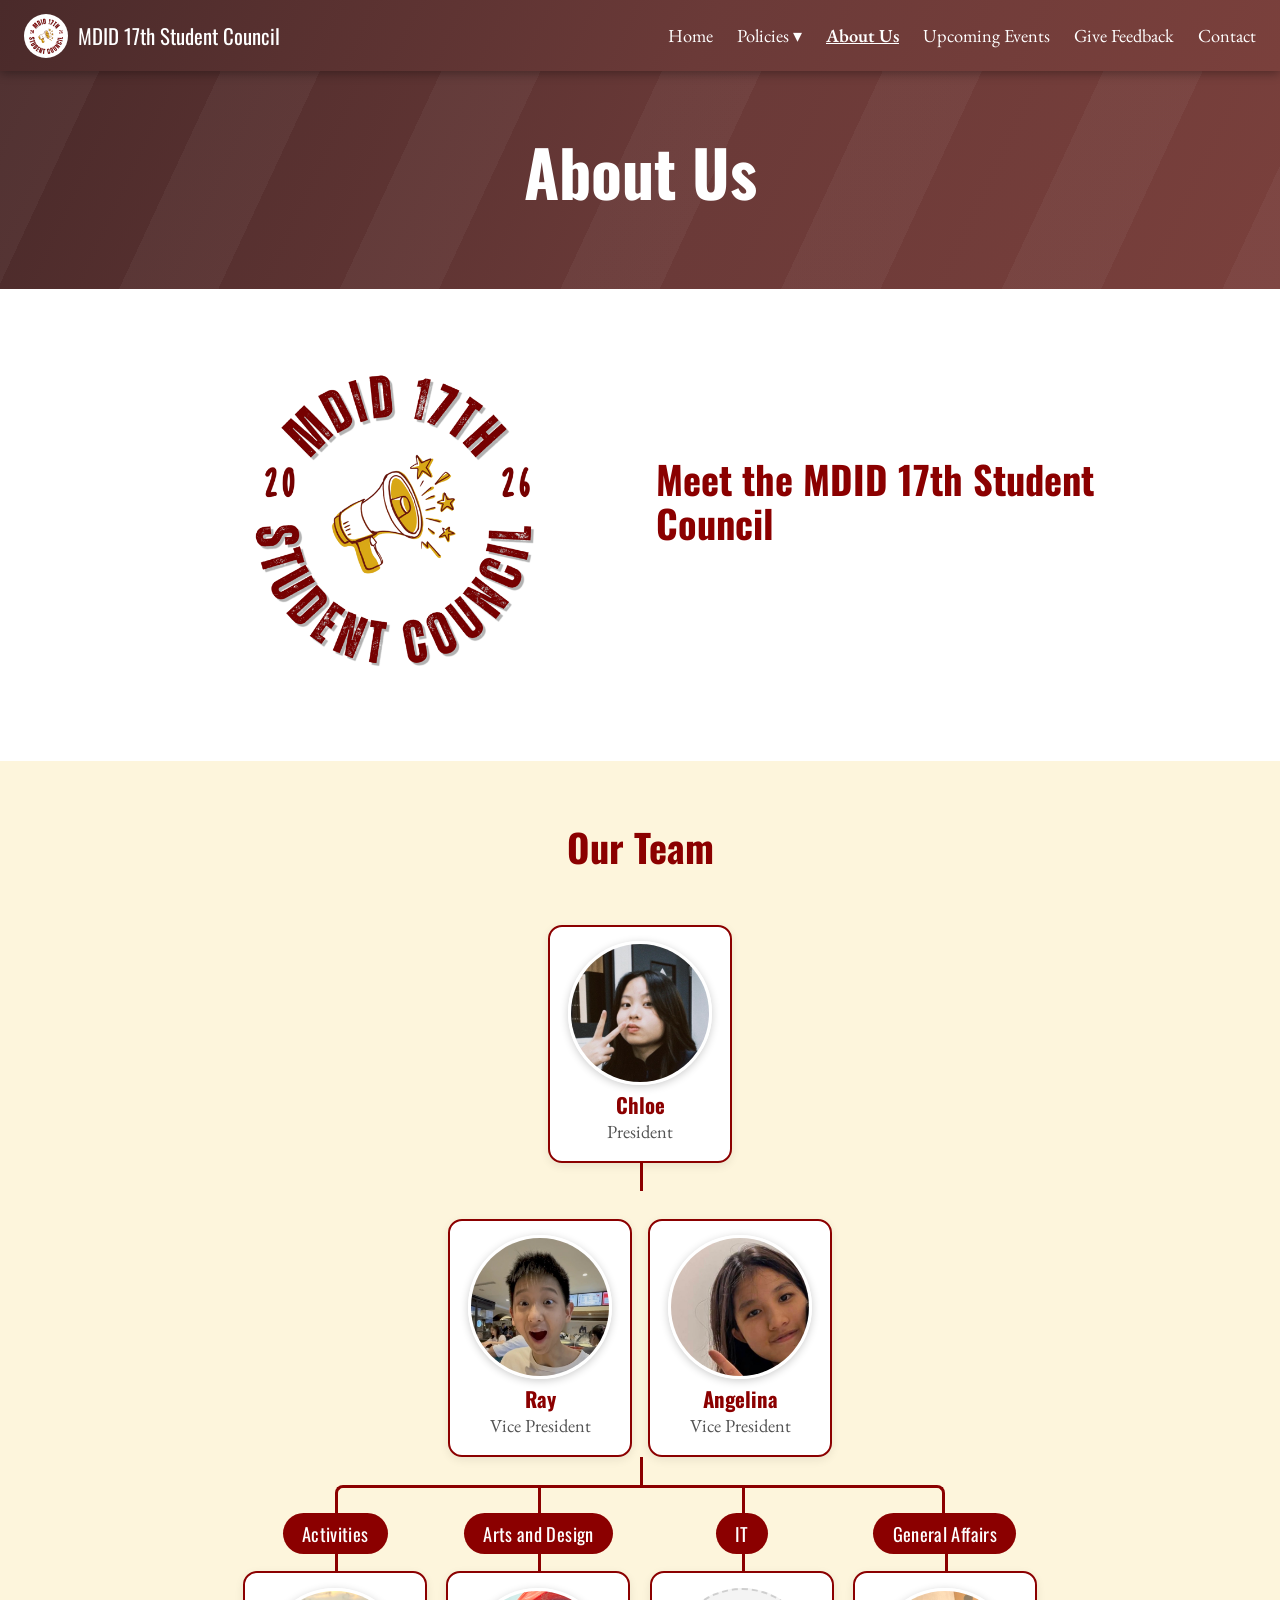
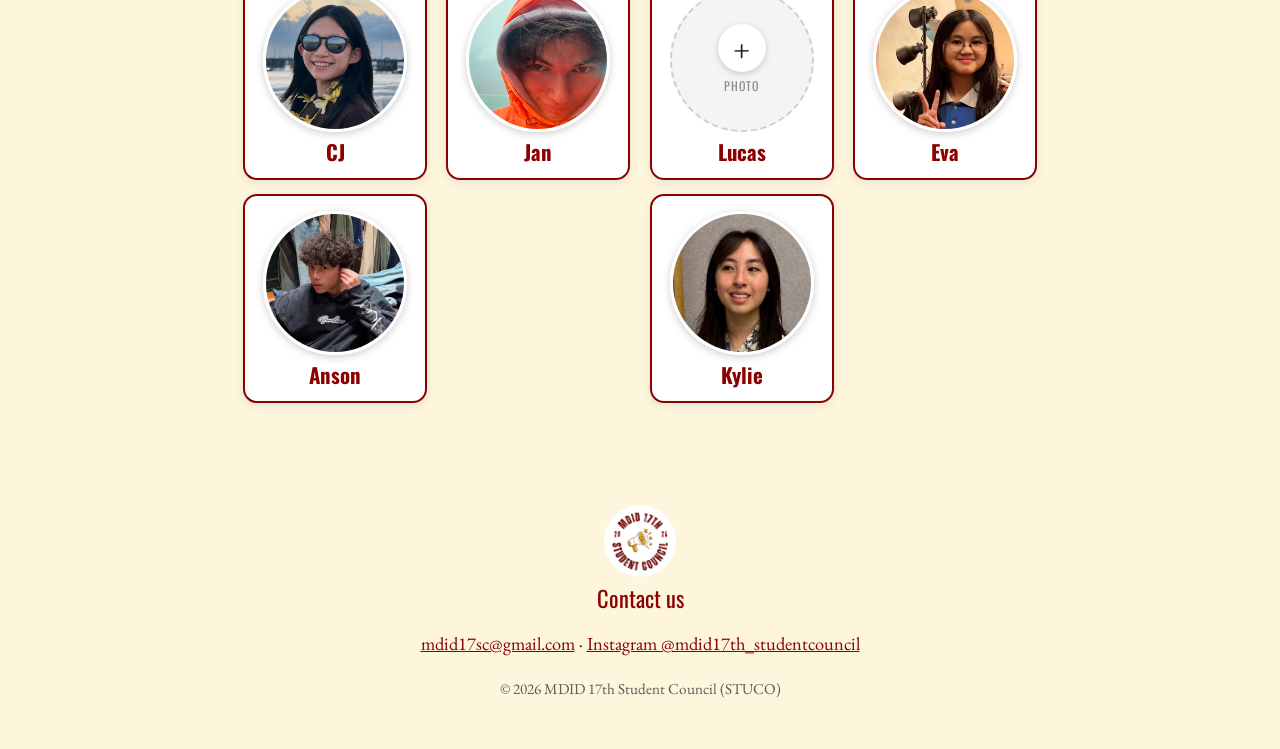
==== about.html @ ed422377 "Remove hover-to-enlarge from photos Co-Authored-By: Claude Sonnet 5.5 <noreply@anthropic.com>" ====
<!doctype html>
<html lang="en">
<head>
  <meta charset="utf-8">
  <meta name="viewport" content="width=device-width, initial-scale=1">
  <link rel="icon" type="image/png" href="images/logo.png">
  <title>About Us | MDID 17th Student Council</title>
  <meta name="description" content="Website of the MDID 17th Student Council (STUCO).">
  <link rel="preconnect" href="https://fonts.googleapis.com">
  <link href="https://fonts.googleapis.com/css2?family=EB+Garamond:wght@400;600&family=Oswald:wght@500;700&display=swap" rel="stylesheet">
  <link rel="stylesheet" href="css/style.css?v=40">
</head>
<body>
  <header class="site-header">
    <nav>
      <a class="brand" href="index.html"><img class="brand-logo" src="images/logo.png" alt="" width="44" height="44"><span>MDID 17th Student Council</span></a>
      <div class="links">
        <a href="index.html">Home</a>
        <div class="dropdown">
          <a href="policies.html">Policies &#9662;</a>
          <div class="menu">
            <a href="school-spirit.html">1. School Spirit</a>
            <a href="facilities-environment.html">2. Facilities &amp; Environment</a>
            <a href="student-enrichment.html">3. Student Enrichment</a>
            <a href="feedback-systems.html">4. Feedback Systems</a>
            <a href="activities-events.html">5. Activities &amp; Events</a>
          </div>
        </div>
        <a href="about.html" aria-current="page">About Us</a>
        <a href="events.html">Upcoming Events</a>
        <a href="feedback.html">Give Feedback</a>
        <a href="contact.html">Contact</a>
      </div>
    </nav>
    <div class="hero"><h1>About Us</h1></div>
  </header>
  <main>
    <section class="wrap"><div class="split"><img class="logo-feature" src="images/logo.png" alt="MDID 17th Student Council 2026 logo"><div><h2>Meet the MDID 17th Student Council</h2></div></div></section>
    <section class="band-section"><h2 class="center">Our Team</h2><div class="wrap wide"><div class="tree-wrap"><div class="tree"><ul><li><div class="node"><img class="photo-round" src="images/team-chloe.jpg" alt="Chloe, President" loading="lazy"><h3>Chloe</h3><p class="role">President</p></div><ul><li><div class="node-row"><div class="node"><img class="photo-round" src="images/team-ray.jpg" alt="Ray, Vice President" loading="lazy"><h3>Ray</h3><p class="role">Vice President</p></div><div class="node"><img class="photo-round" src="images/team-angelina.jpg" alt="Angelina, Vice President" loading="lazy"><h3>Angelina</h3><p class="role">Vice President</p></div></div><ul><li><div class="dept">Activities</div><ul class="members"><li><div class="node"><img class="photo-round" src="images/team-cj.jpg" alt="CJ, Activities" loading="lazy"><h3>CJ</h3></div></li><li><div class="node"><img class="photo-round" src="images/team-anson.jpg" alt="Anson, Activities" loading="lazy"><h3>Anson</h3></div></li></ul></li><li><div class="dept">Arts and Design</div><ul class="members"><li><div class="node"><img class="photo-round" src="images/team-jan.jpg" alt="Jan, Arts and Design" loading="lazy"><h3>Jan</h3></div></li></ul></li><li><div class="dept">IT</div><ul class="members"><li><div class="node"><div class="img-ph round" role="img" aria-label="Photo placeholder"><span>+</span><small>Photo</small></div><h3>Lucas</h3></div></li><li><div class="node"><img class="photo-round" src="images/team-kylie.jpg" alt="Kylie, IT" loading="lazy"><h3>Kylie</h3></div></li></ul></li><li><div class="dept">General Affairs</div><ul class="members"><li><div class="node"><img class="photo-round" src="images/team-eva.jpg" alt="Eva, General Affairs" loading="lazy"><h3>Eva</h3></div></li></ul></li></ul></li></ul></li></ul></div></div></div></section>
  </main>
  <footer>
    <img class="footer-logo" src="images/logo.png" alt="MDID 17th Student Council logo" width="72" height="72">
    <p class="footer-title">Contact us</p>
    <p><a href="mailto:mdid17sc@gmail.com">mdid17sc@gmail.com</a> · <a href="https://www.instagram.com/mdid17th_studentcouncil/" target="_blank" rel="noopener">Instagram @mdid17th_studentcouncil</a></p>
    <p class="copy">&copy; 2026 MDID 17th Student Council (STUCO)</p>
  </footer>
  <script src="js/main.js?v=40"></script>
</body>
</html>
---- css/style.css ----
:root { --maroon: #8b0000; --maroon-dark: #4a2a2a; --maroon-mid: #6b3a38; --cream: #fdf5dc; --ink: #1a1a1a; --bg: #fff; }
* { box-sizing: border-box; }
html { scroll-behavior: smooth; }
body { margin: 0; font-family: 'EB Garamond', Georgia, serif; font-size: 1.15rem; color: var(--ink); background: var(--bg); line-height: 1.6; }
h1, h2, h3, .brand, .footer-title { font-family: 'Oswald', sans-serif; line-height: 1.15; }
a { color: var(--maroon); }

.banner { display: flex; align-items: center; justify-content: center; gap: 1rem; padding: .6rem 1rem; background: #f2c14e; color: #2b1b00; text-align: center; }
.banner[hidden] { display: none; }
.banner p { margin: 0; }
.banner a { color: #2b1b00; font-weight: 700; }
.banner-close { background: none; border: 0; color: inherit; font-size: 1.5rem; line-height: 1; cursor: pointer; }

.site-header { display: contents; color: #fff; }
.site-header nav { position: sticky; top: 0; z-index: 100; display: flex; flex-wrap: wrap; align-items: center; gap: .5rem 1.5rem; padding: .85rem 1.5rem; background: linear-gradient(115deg, var(--maroon-dark) 0%, var(--maroon-mid) 55%, #7a403c 100%); box-shadow: 0 2px 10px rgba(0,0,0,.35); }
.brand { color: #fff; text-decoration: none; font-size: 1.3rem; margin-right: auto; }
.links { display: flex; flex-wrap: wrap; gap: .25rem 1.5rem; align-items: center; }
.site-header nav a { color: #fff; text-decoration: none; }
.site-header nav a:hover, .site-header nav a[aria-current] { text-decoration: underline; font-weight: 600; }
.dropdown { position: relative; }
.menu { display: none; position: absolute; top: 100%; left: 0; z-index: 10; min-width: 15rem; padding: .5rem 0; background: var(--maroon-dark); border-radius: 6px; box-shadow: 0 6px 18px rgba(0,0,0,.3); }
.menu a { display: block; padding: .4rem 1rem; }
.dropdown:hover .menu, .dropdown:focus-within .menu { display: block; }
.hero { padding: 4rem 1.5rem 5rem; text-align: center; }
.hero h1 { margin: 0 auto; max-width: 14ch; font-size: clamp(2.2rem, 7vw, 4rem); font-weight: 700; }

.wrap { max-width: 1000px; margin: 0 auto; padding: 1.5rem; }
.center { text-align: center; }
.lead { font-size: 1.25rem; }
h2 { color: var(--maroon); font-size: clamp(1.7rem, 4vw, 2.4rem); }
.band, .band-section { background: var(--cream); }
.band { text-align: center; padding: 1.5rem 1rem; margin: 0 0 1rem; }
.band-section { padding: 2rem 1.5rem; margin-top: 1rem; }
.cards { list-style: none; margin: 1.5rem 0; padding: 0; display: grid; gap: 1.5rem; grid-template-columns: repeat(auto-fit, minmax(220px, 1fr)); }
.card { text-align: center; padding: 1rem; }
.card h3 { color: var(--maroon); font-size: 1.5rem; margin: 0 0 .5rem; }
.card p { margin: 0; }
.pillar .num { display: block; font-family: 'Oswald', sans-serif; font-size: 2.2rem; color: var(--maroon); }
.button { display: inline-block; padding: .7rem 2rem; background: var(--maroon); color: #fff; border-radius: 4px; text-decoration: none; }
.button:hover { filter: brightness(1.15); }

footer { background: var(--cream); text-align: center; padding: 2rem 1.5rem; margin-top: 2rem; }
.footer-title { color: var(--maroon); font-size: 1.4rem; margin: 0 0 .25rem; }
.copy { opacity: .7; font-size: .95rem; }
@media (max-width: 600px) { .brand { width: 100%; } }
.cards-2 { grid-template-columns: repeat(2, 1fr); max-width: 760px; margin-left: auto; margin-right: auto; }
.card-wide { grid-column: 1 / -1; }
.card-wide .img-ph { aspect-ratio: 16 / 7; }
@media (max-width: 600px) { .cards-2 { grid-template-columns: 1fr; } }
.contact-list .card { background: var(--cream); padding: 1.75rem 1rem; }
.contact-list .card h3 { font-size: 1.8rem; }
.contact-list .card p { font-size: 1.25rem; overflow-wrap: anywhere; }
.more-events { text-align: center; margin: 2.5rem 0 1rem; padding-top: 2rem; border-top: 1px solid color-mix(in srgb, var(--ink) 15%, transparent); }
.more-events p { max-width: 560px; margin: 0 auto 1rem; opacity: .8; }
.pager { display: grid; grid-template-columns: 1fr auto 1fr; align-items: center; gap: 1rem; margin-top: 2rem; }
.pager > :first-child { justify-self: start; }
.pager > :last-child { justify-self: end; }
.pager > :nth-child(2) { text-align: center; }
.pillar h3 a { text-decoration: none; }
.pillar h3 a:hover { text-decoration: underline; }

/* Placeholders: swap each .img-ph for an <img> and each .text-ph for real text */
.img-ph { display: flex; flex-direction: column; align-items: center; justify-content: center; gap: .25rem; aspect-ratio: 4 / 3; width: 100%; background: #f4f4f4; border: 2px dashed #cfcfcf; border-radius: 10px; color: #8a8a8a; }
.img-ph span { display: grid; place-items: center; width: 3rem; height: 3rem; border-radius: 50%; background: #fff; box-shadow: 0 2px 6px rgba(0,0,0,.18); font-size: 1.8rem; line-height: 1; color: #222; }
.img-ph small { font-family: 'Oswald', sans-serif; letter-spacing: .08em; text-transform: uppercase; font-size: .75rem; }
.img-ph.round { aspect-ratio: 1; width: 9rem; margin: 0 auto; border-radius: 50%; }
img { max-width: 100%; height: auto; }
.text-ph { padding: 1rem 1.25rem; border: 2px dashed #e0cfa3; background: #fffdf5; border-radius: 10px; color: #7a6a40; text-align: left; }
.text-ph p { margin: 0 0 .5rem; }
.text-ph p:last-child { margin: 0; }
.split { display: grid; grid-template-columns: 1fr 1fr; gap: 2rem; align-items: center; margin: 1.5rem 0; }
.split.flip > :first-child { order: 2; }
.split h2 { margin-top: 0; }
.narrow { max-width: 560px; margin: 0 auto; }
.card { background: #fff; border-radius: 12px; padding: 1rem; transition: transform .15s, box-shadow .15s; }
.cards .card .img-ph { margin-bottom: .9rem; }
.card:hover { transform: translateY(-3px); box-shadow: 0 8px 20px rgba(139,0,0,.15); }
.team { grid-template-columns: repeat(auto-fit, minmax(170px, 1fr)); }
.member { text-align: center; }
.role { opacity: .75; margin: 0; }
.band-section .card { box-shadow: 0 2px 8px rgba(0,0,0,.07); }
.hero { color: #fff; background-image: repeating-linear-gradient(115deg, rgba(255,255,255,.04) 0 90px, transparent 90px 200px), linear-gradient(115deg, var(--maroon-dark) 0%, var(--maroon-mid) 55%, #7a403c 100%); }
@media (max-width: 700px) { .split { grid-template-columns: 1fr; } .split.flip > :first-child { order: 0; } }
.button-lg { font-family: "Oswald", sans-serif; font-size: 1.6rem; padding: .6rem 1.6rem; margin-bottom: 1rem; }

/* Homepage pillars: two rows, 1-2-3 on top, 4-5 centered below */
@media (min-width: 700px) {
  .w-shape { grid-template-columns: repeat(6, 1fr); align-items: start; }
  .w-shape .pillar { grid-column: span 2; }
  .w-shape .pillar:nth-child(4) { grid-column: 2 / span 2; }
  .w-shape .pillar:nth-child(5) { grid-column: 4 / span 2; }
}

/* Give Feedback: short header so the button shows without scrolling */
.compact-hero .hero { padding: 2rem 1.5rem 2.5rem; }
.compact-hero .band-section { margin-top: 0; padding: 2.5rem 1.5rem; }

/* Sticky footer: short pages fill the screen so nothing shows under the footer */
body { min-height: 100vh; display: flex; flex-direction: column; }
main { flex: 1; }
footer { margin-top: 0; }
.feedback-types .card { background: var(--cream); padding: 1.5rem 1.25rem; }

/* Halloween Week: countdown + timeline */
.countdown-band { text-align: center; color: #fff; padding: 2.5rem 1.5rem; background: linear-gradient(115deg, #2a1414, #5b2a28 60%, #8b0000); }
.countdown-band .eyebrow { font-family: 'Oswald', sans-serif; letter-spacing: .1em; text-transform: uppercase; margin: 0; opacity: .85; }
.cd-label { font-family: 'Oswald', sans-serif; font-size: 1.6rem; margin: .25rem 0 1rem; }
.cd { display: flex; justify-content: center; gap: .75rem; flex-wrap: wrap; margin-bottom: 1rem; }
.cd[hidden] { display: none; }
.cd div { min-width: 5.5rem; padding: .75rem .5rem; background: rgba(255,255,255,.1); border: 1px solid rgba(255,255,255,.25); border-radius: 10px; }
.cd span { display: block; font-family: 'Oswald', sans-serif; font-size: 2.6rem; font-weight: 700; line-height: 1.1; }
.cd small { font-family: 'Oswald', sans-serif; text-transform: uppercase; letter-spacing: .08em; font-size: .75rem; opacity: .8; }
.cd-note { opacity: .85; margin: 0 0 1rem; }
.button-light { background: #fff; color: var(--maroon); font-weight: 600; }
.timeline-wrap { max-width: 760px; margin: 1.5rem auto; }
.timeline { list-style: none; margin: 0; padding: 0 0 0 1.25rem; border-left: 3px solid var(--maroon); }
.tl-day { position: relative; display: grid; grid-template-columns: 7.5rem 1fr; gap: 1rem; padding: 0 0 1.75rem 1.25rem; }
.tl-day::before { content: ""; position: absolute; left: -1.95rem; top: .4rem; width: 14px; height: 14px; border-radius: 50%; background: var(--maroon); border: 3px solid #fff; box-shadow: 0 0 0 2px var(--maroon); }
.tl-date strong { display: block; font-family: 'Oswald', sans-serif; font-size: 1.4rem; color: var(--maroon); line-height: 1.1; }
.tl-date small { opacity: .7; }
.tl-tag { display: inline-block; margin-bottom: .35rem; padding: .05rem .6rem; background: var(--cream); color: var(--maroon); border-radius: 999px; font-size: .9rem; font-weight: 600; }
.tl-body ul { list-style: none; margin: 0; padding: 0; }
.tl-body li { margin-bottom: .35rem; }
.tl-body .t { display: inline-block; min-width: 7.5rem; font-weight: 600; color: var(--maroon); }
.tl-body em { opacity: .75; }
@media (max-width: 600px) { .tl-day { grid-template-columns: 1fr; gap: .25rem; } .tl-body .t { display: block; } }

/* Countdown arrows */
.cd-row { display: flex; align-items: center; justify-content: center; gap: 1.25rem; margin-bottom: 1rem; }
.cd-row[hidden] { display: none; }
.cd-row .cd { margin-bottom: 0; }
.cd-arrow { width: 2rem; height: 3.5rem; flex: none; color: #f2c14e; animation: cd-bounce 1.2s ease-in-out infinite; }
.cd-arrow-r { animation-delay: .6s; }
@keyframes cd-bounce { 0%, 100% { transform: translateY(-8px); opacity: .55; } 50% { transform: translateY(8px); opacity: 1; } }
@media (prefers-reduced-motion: reduce) { .cd-arrow { animation: none; } }
@media (max-width: 640px) { .cd-arrow { display: none; } }

/* Pillar page titles: number on line 1, name on line 2 (never wraps) */
.hero h1.pillar-title { max-width: none; font-size: clamp(1.3rem, 6vw, 3.4rem); }
.pillar-title .nw { white-space: nowrap; }

/* Feedback pillar: hand-drawn scribble pointing at the Give Feedback nav link */
.doodle { position: fixed; inset: 0 0 auto 0; height: 0; z-index: 9999; pointer-events: none; }
.doodle-svg { position: absolute; left: 0; top: 0; overflow: visible; }
.d-line, .d-head { stroke: #ff7a1a; stroke-width: 4.5; stroke-linecap: round; stroke-linejoin: round; }
.d-line { stroke-dashoffset: var(--len, 600); animation: doodle-draw 4.2s ease-in-out infinite; }
.d-head { opacity: 0; animation: doodle-head 4.2s ease-in-out infinite; }
@keyframes doodle-draw { 0% { stroke-dashoffset: var(--len, 600); opacity: 1; } 38% { stroke-dashoffset: 0; } 88% { stroke-dashoffset: 0; opacity: 1; } 100% { stroke-dashoffset: 0; opacity: 0; } }
@keyframes doodle-head { 0%, 36% { opacity: 0; } 42%, 88% { opacity: 1; } 100% { opacity: 0; } }
.doodle-note { position: absolute; display: inline-block; max-width: 17rem; font-family: 'Caveat', 'Comic Sans MS', cursive; font-size: 1.75rem; line-height: 1.05; font-weight: 700; color: #ff7a1a; text-decoration: none; text-align: center; transform: rotate(-5deg); text-shadow: 0 0 3px #fff, 0 0 3px #fff, 0 0 6px rgba(255,255,255,.9), 1px 1px 0 rgba(0,0,0,.25); pointer-events: auto; animation: doodle-wiggle 2.4s ease-in-out infinite; }
@keyframes doodle-wiggle { 0%, 100% { transform: rotate(-5deg); } 50% { transform: rotate(-2deg) translateY(-3px); } }
@media (prefers-reduced-motion: reduce) { .d-line { animation: none; stroke-dashoffset: 0; } .d-head { animation: none; opacity: 1; } .doodle-note { animation: none; } }

/* Phones: keep the sticky nav slim (brand row + one scrollable row of links) */
@media (max-width: 699px) {
  .site-header nav { padding: .5rem 1rem; gap: .25rem 1rem; }
  .brand { font-size: 1.1rem; }
  .links { flex-wrap: nowrap; overflow-x: auto; gap: 1.1rem; width: 100%; padding-bottom: .15rem; white-space: nowrap; font-size: 1rem; scrollbar-width: none; }
  .links::-webkit-scrollbar { display: none; }
  .menu { display: none !important; }
}

/* Logo */
.brand { display: inline-flex; align-items: center; gap: .6rem; }
.brand-logo { width: 44px; height: 44px; border-radius: 50%; background: #fff; flex: none; }
.footer-logo { display: block; width: 72px; height: 72px; margin: 0 auto .5rem; border-radius: 50%; background: #fff; }
.logo-feature { width: 100%; max-width: 360px; height: auto; margin: 0 auto; display: block; }
@media (max-width: 699px) { .brand-logo { width: 34px; height: 34px; } }

/* Photos */
.photo { display: block; width: 100%; height: auto; border-radius: 10px; }
.card .photo { aspect-ratio: 4 / 3; object-fit: cover; margin-bottom: .9rem; }

.photo-round { display: block; width: 9rem; height: 9rem; margin: 0 auto .75rem; border-radius: 50%; object-fit: cover; object-position: 62% 40%; border: 3px solid #fff; box-shadow: 0 2px 8px rgba(0,0,0,.2); }

/* Council tree: President > Vice Presidents > departments > members */
.wrap.wide { max-width: 1180px; }
.tree { --line: var(--maroon); --gap: 28px; text-align: center; }
.tree ul { display: flex; justify-content: center; list-style: none; margin: 0; padding: var(--gap) 0 0; position: relative; }
.tree > ul { padding-top: 0; }
.tree li { position: relative; padding: var(--gap) .6rem 0; text-align: center; }
.tree > ul > li { padding-top: 0; }
.tree li::before, .tree li::after { content: ""; position: absolute; top: 0; right: 50%; width: 50%; height: var(--gap); border-top: 3px solid var(--line); }
.tree li::after { right: auto; left: 50%; border-left: 3px solid var(--line); }
.tree li:only-child::before, .tree li:only-child::after { display: none; }
.tree li:only-child { padding-top: var(--gap); }
.tree > ul > li, .tree > ul > li:only-child { padding-top: 0; }
.tree li:first-child::before, .tree li:last-child::after { border: 0 none; }
.tree li:last-child::before { border-right: 3px solid var(--line); border-radius: 0 8px 0 0; }
.tree li:first-child::after { border-radius: 8px 0 0 0; }
.tree ul ul::before { content: ""; position: absolute; top: 0; left: 50%; height: var(--gap); border-left: 3px solid var(--line); }
.node { display: inline-block; min-width: 9rem; padding: .9rem 1rem; background: #fff; border: 2px solid var(--line); border-radius: 14px; box-shadow: 0 3px 10px rgba(0,0,0,.08); }
.node h3 { margin: 0; font-size: 1.3rem; color: var(--maroon); }
.node .role { margin: 0; opacity: .75; }
.node .photo-round, .node .img-ph.round { width: 6rem; height: 6rem; margin: 0 auto .5rem; }
.node-row { display: flex; gap: 1rem; justify-content: center; }
.dept { display: inline-block; position: relative; margin-bottom: 1.1rem; padding: .35rem 1.2rem; background: var(--maroon); color: #fff; border-radius: 999px; font-family: 'Oswald', sans-serif; font-size: 1.15rem; letter-spacing: .02em; }
.dept::after { content: ""; position: absolute; left: 50%; top: 100%; height: 1.1rem; border-left: 3px solid var(--line); }
.tree ul.members { display: block; padding: 0; }
.tree ul.members::before { display: none; }
.tree ul.members li { padding: 0 0 .9rem; }
.tree ul.members li::before, .tree ul.members li::after { display: none; }
@media (max-width: 900px) {
  .tree ul, .node-row { flex-direction: column; align-items: center; }
  .tree li::before, .tree li::after, .tree ul ul::before { display: none; }
  .tree li, .tree li:only-child { padding-top: 1.1rem; }
  .tree > ul > li { padding-top: 0; }
  .tree ul { padding-top: 0; }
  .tree ul.members li { padding-top: 0; }
  .node-row { gap: .75rem; }
}

/* Team tree: every photo/placeholder is the same 9rem circle */
.node { min-width: 11.5rem; }
.node .photo-round, .node .img-ph.round { width: 9rem; height: 9rem; object-fit: cover; }

/* Photos fill the same boxes the placeholders used (4:3 cards, 16:7 wide card); posters/infographics are shown whole */
.split .photo { aspect-ratio: 4 / 3; object-fit: cover; }
.card-wide .photo { aspect-ratio: 16 / 7; }
.photo.fit { object-fit: contain; background: var(--cream); }

.card:hover { position: relative; z-index: 5; }

/* Tall pictures are cropped to fill the normal 4:3 box (posters keep their title at the top) */
.photo.tall { object-fit: cover; object-position: 50% 35%; }
.photo.tall[src*="poster"] { object-position: 50% 0%; }
.photo.tall[src*="anniversary"] { object-position: 50% 25%; }
.photo.tall[src*="umbrella"] { object-position: 50% 45%; }
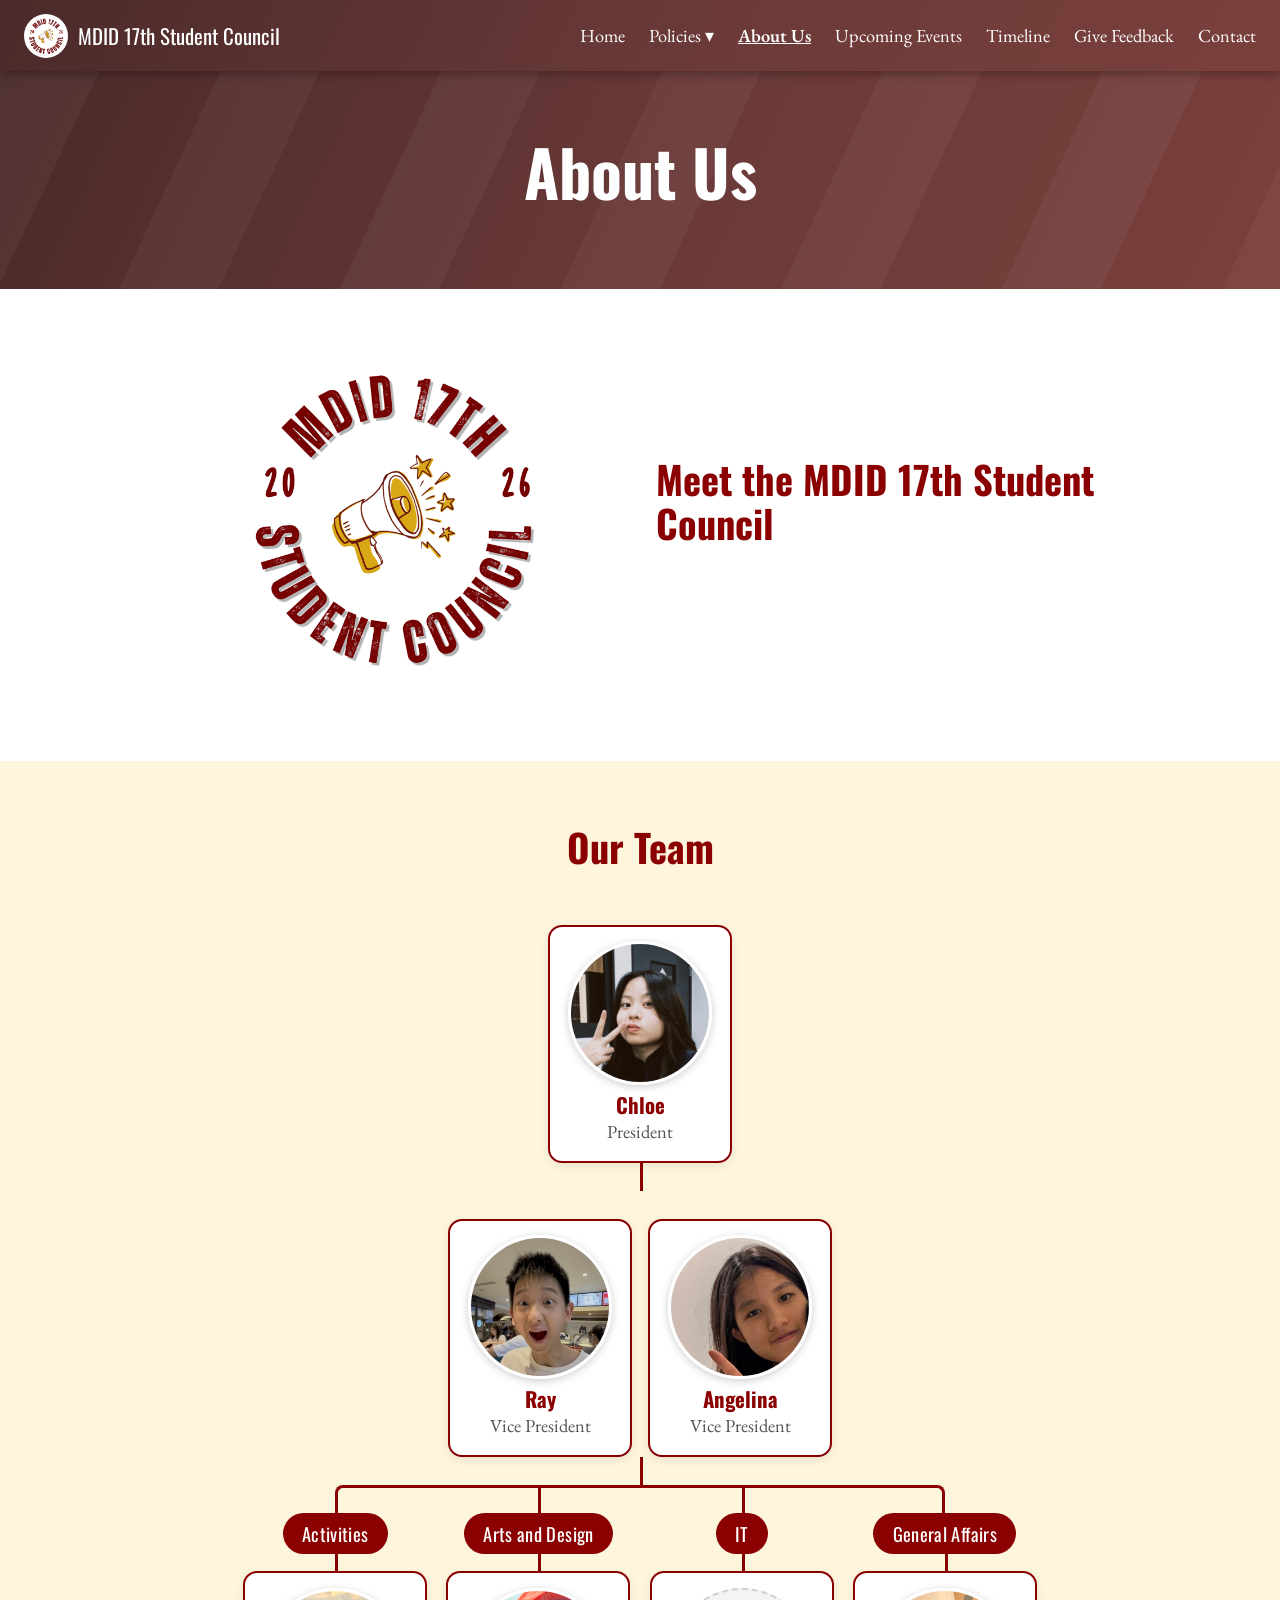
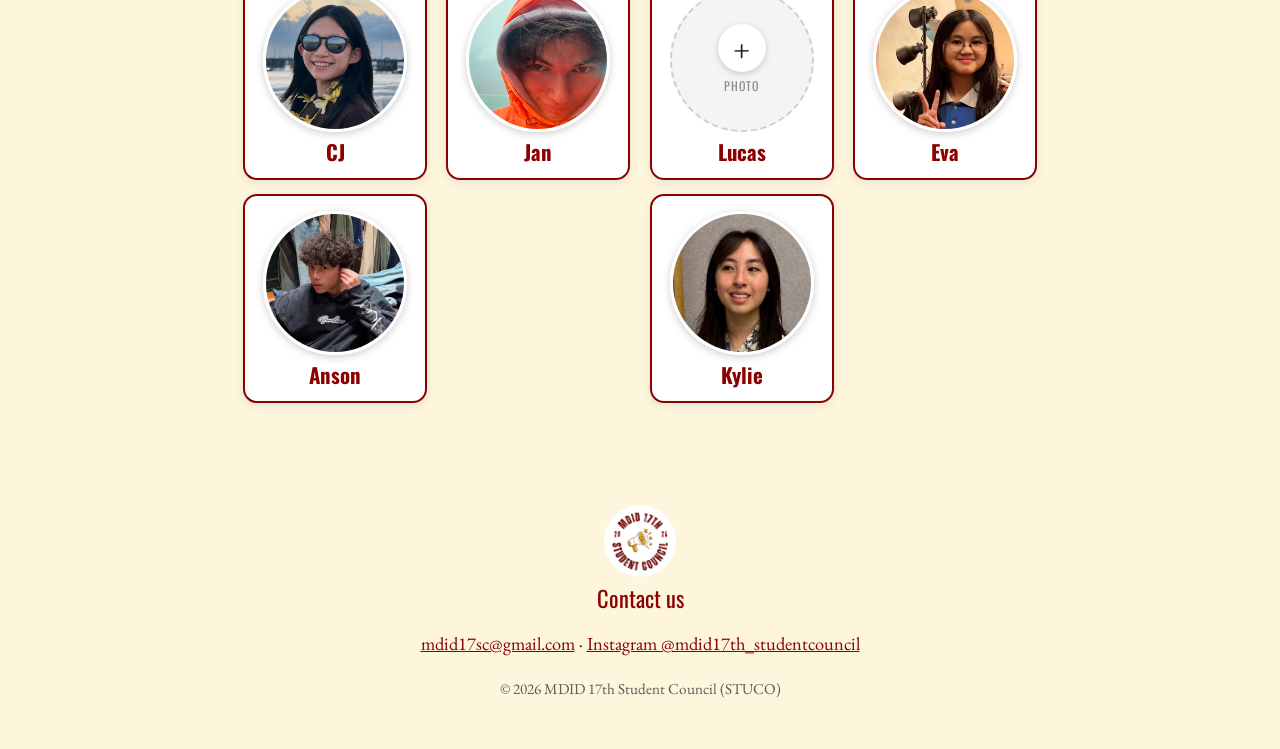
==== commit 7ac1ecae: "Add grand Timeline page and nav link Co-Authored-By: Claude Sonnet 5.5 <noreply@anthropic.com>" ====
--- a/about.html
+++ b/about.html
@@ -8,7 +8,7 @@
   <meta name="description" content="Website of the MDID 17th Student Council (STUCO).">
   <link rel="preconnect" href="https://fonts.googleapis.com">
   <link href="https://fonts.googleapis.com/css2?family=EB+Garamond:wght@400;600&family=Oswald:wght@500;700&display=swap" rel="stylesheet">
-  <link rel="stylesheet" href="css/style.css?v=40">
+  <link rel="stylesheet" href="css/style.css?v=42">
 </head>
 <body>
   <header class="site-header">
@@ -28,6 +28,7 @@
         </div>
         <a href="about.html" aria-current="page">About Us</a>
         <a href="events.html">Upcoming Events</a>
+        <a href="timeline.html">Timeline</a>
         <a href="feedback.html">Give Feedback</a>
         <a href="contact.html">Contact</a>
       </div>
@@ -44,6 +45,6 @@
     <p><a href="mailto:mdid17sc@gmail.com">mdid17sc@gmail.com</a> · <a href="https://www.instagram.com/mdid17th_studentcouncil/" target="_blank" rel="noopener">Instagram @mdid17th_studentcouncil</a></p>
     <p class="copy">&copy; 2026 MDID 17th Student Council (STUCO)</p>
   </footer>
-  <script src="js/main.js?v=40"></script>
+  <script src="js/main.js?v=41"></script>
 </body>
 </html>
--- a/css/style.css
+++ b/css/style.css
@@ -226,3 +226,46 @@
 .photo.tall[src*="poster"] { object-position: 50% 0%; }
 .photo.tall[src*="anniversary"] { object-position: 50% 25%; }
 .photo.tall[src*="umbrella"] { object-position: 50% 45%; }
+
+/* Grand timeline */
+.chips { display: flex; flex-wrap: wrap; gap: .6rem; justify-content: center; list-style: none; margin: 1rem 0 0; padding: 0; }
+.chips a { display: inline-block; padding: .35rem 1rem; border-radius: 999px; background: var(--cream); border: 1px solid color-mix(in srgb, var(--maroon) 35%, transparent); text-decoration: none; font-size: 1rem; }
+.chips a:hover { background: #fff; }
+.grand { --line: var(--maroon); list-style: none; margin: 1.5rem auto 2rem; padding: 0; position: relative; max-width: 1020px; }
+.grand::before { content: ""; position: absolute; left: 50%; top: 0; bottom: 0; width: 4px; margin-left: -2px; border-radius: 4px; background: linear-gradient(var(--line), #a84a4a 70%, rgba(139,0,0,.25)); }
+.gt-month { position: relative; text-align: center; margin: 1.2rem 0 1.6rem; }
+.gt-month span { display: inline-block; padding: .4rem 1.6rem; border-radius: 999px; background: var(--maroon); color: #fff; font-family: 'Oswald', sans-serif; font-size: 1.2rem; letter-spacing: .04em; box-shadow: 0 0 0 6px #fff; }
+.gt-month.later span { background: #fff; color: var(--maroon); border: 3px dashed var(--maroon); box-shadow: 0 0 0 6px #fff; }
+.gt-item { display: grid; grid-template-columns: 1fr 64px 1fr; align-items: start; margin-bottom: 2.2rem; }
+.gt-dot { grid-column: 2; grid-row: 1; justify-self: center; margin-top: 1.1rem; width: 24px; height: 24px; border-radius: 50%; background: #fff; border: 6px solid var(--maroon); z-index: 1; box-shadow: 0 0 0 5px #fff; }
+.gt-date { grid-row: 1; padding-top: .7rem; font-family: 'Oswald', sans-serif; }
+.gt-date strong { display: block; font-size: 1.9rem; line-height: 1.05; color: var(--maroon); }
+.gt-date small { font-size: 1rem; opacity: .75; font-family: 'EB Garamond', serif; }
+.gt-card { grid-row: 1; background: #fff; border: 2px solid color-mix(in srgb, var(--maroon) 25%, transparent); border-radius: 14px; overflow: hidden; box-shadow: 0 4px 14px rgba(0,0,0,.08); text-align: left; }
+.gt-card .photo { display: block; width: 100%; aspect-ratio: 4 / 3; object-fit: cover; margin: 0; border-radius: 0; }
+.gt-body { padding: 1rem 1.2rem 1.1rem; }
+.gt-body h3 { margin: 0 0 .3rem; color: var(--maroon); font-size: 1.5rem; }
+.gt-body p { margin: 0 0 .5rem; }
+.gt-list { margin: .2rem 0 .6rem; padding-left: 1.1rem; }
+.gt-list li { margin-bottom: .15rem; }
+.gt-tag { display: none; margin-bottom: .4rem; padding: .05rem .7rem; border-radius: 999px; font-size: .9rem; font-weight: 600; background: var(--cream); color: var(--maroon); }
+.gt-item.next .gt-tag, .gt-item.now .gt-tag, .gt-item.past .gt-tag { display: inline-block; }
+.gt-item.next .gt-card, .gt-item.now .gt-card { border-color: var(--maroon); box-shadow: 0 6px 22px rgba(139,0,0,.28); }
+.gt-item.next .gt-dot, .gt-item.now .gt-dot { background: var(--maroon); animation: gt-pulse 1.8s ease-out infinite; }
+.gt-item.now .gt-tag { background: var(--maroon); color: #fff; }
+.gt-item.past { opacity: .6; }
+.gt-item[data-tba] .gt-card { border-style: dashed; }
+@keyframes gt-pulse { 0% { box-shadow: 0 0 0 5px #fff, 0 0 0 5px rgba(139,0,0,.5); } 100% { box-shadow: 0 0 0 5px #fff, 0 0 0 20px rgba(139,0,0,0); } }
+.gt-item.l .gt-card { grid-column: 1; margin-right: 1.4rem; }
+.gt-item.l .gt-date { grid-column: 3; padding-left: 1.4rem; text-align: left; }
+.gt-item.r .gt-card { grid-column: 3; margin-left: 1.4rem; }
+.gt-item.r .gt-date { grid-column: 1; padding-right: 1.4rem; text-align: right; }
+@media (max-width: 800px) {
+  .grand::before { left: 22px; }
+  .gt-month { text-align: left; padding-left: 0; }
+  .gt-item { grid-template-columns: 44px 1fr; }
+  .gt-dot { grid-column: 1; grid-row: 1 / span 2; justify-self: start; margin-left: 10px; }
+  .gt-item .gt-date, .gt-item.l .gt-date, .gt-item.r .gt-date { grid-column: 2; grid-row: 1; padding: 0 0 .4rem; text-align: left; }
+  .gt-item .gt-card, .gt-item.l .gt-card, .gt-item.r .gt-card { grid-column: 2; grid-row: 2; margin: 0; }
+}
+@media (prefers-reduced-motion: reduce) { .gt-item.next .gt-dot, .gt-item.now .gt-dot { animation: none; } }
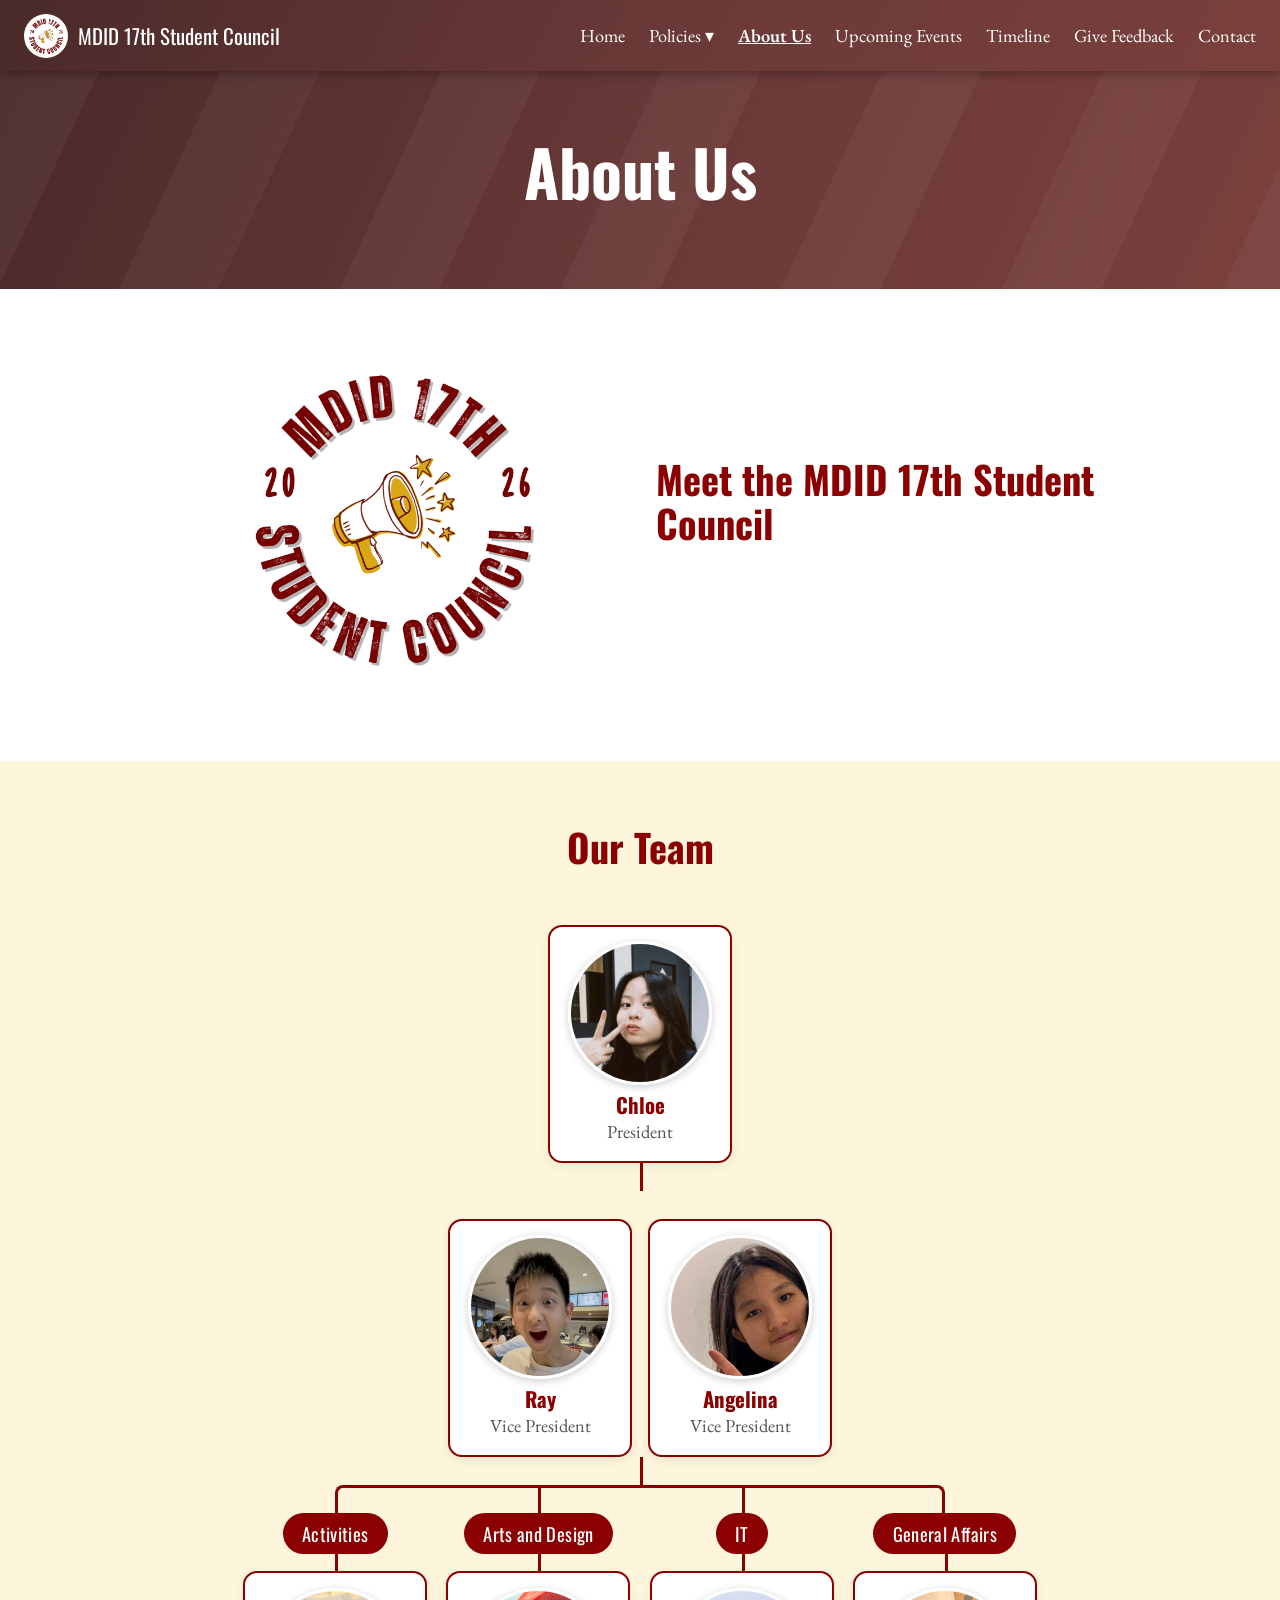
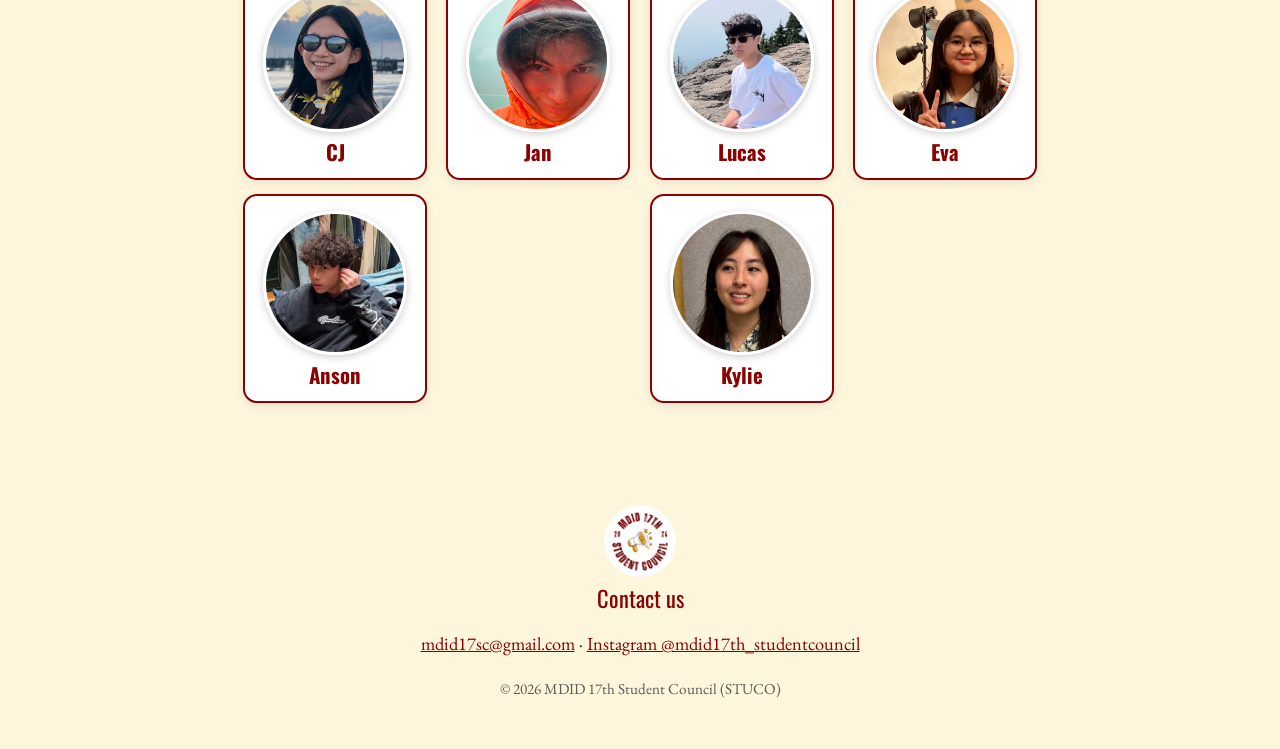
==== commit bc6c8831: "Lucas team photo Co-Authored-By: Claude Sonnet 5.5 <noreply@anthropic.com>" ====
--- a/about.html
+++ b/about.html
@@ -8,7 +8,7 @@
   <meta name="description" content="Website of the MDID 17th Student Council (STUCO).">
   <link rel="preconnect" href="https://fonts.googleapis.com">
   <link href="https://fonts.googleapis.com/css2?family=EB+Garamond:wght@400;600&family=Oswald:wght@500;700&display=swap" rel="stylesheet">
-  <link rel="stylesheet" href="css/style.css?v=42">
+  <link rel="stylesheet" href="css/style.css?v=48">
 </head>
 <body>
   <header class="site-header">
@@ -37,7 +37,7 @@
   </header>
   <main>
     <section class="wrap"><div class="split"><img class="logo-feature" src="images/logo.png" alt="MDID 17th Student Council 2026 logo"><div><h2>Meet the MDID 17th Student Council</h2></div></div></section>
-    <section class="band-section"><h2 class="center">Our Team</h2><div class="wrap wide"><div class="tree-wrap"><div class="tree"><ul><li><div class="node"><img class="photo-round" src="images/team-chloe.jpg" alt="Chloe, President" loading="lazy"><h3>Chloe</h3><p class="role">President</p></div><ul><li><div class="node-row"><div class="node"><img class="photo-round" src="images/team-ray.jpg" alt="Ray, Vice President" loading="lazy"><h3>Ray</h3><p class="role">Vice President</p></div><div class="node"><img class="photo-round" src="images/team-angelina.jpg" alt="Angelina, Vice President" loading="lazy"><h3>Angelina</h3><p class="role">Vice President</p></div></div><ul><li><div class="dept">Activities</div><ul class="members"><li><div class="node"><img class="photo-round" src="images/team-cj.jpg" alt="CJ, Activities" loading="lazy"><h3>CJ</h3></div></li><li><div class="node"><img class="photo-round" src="images/team-anson.jpg" alt="Anson, Activities" loading="lazy"><h3>Anson</h3></div></li></ul></li><li><div class="dept">Arts and Design</div><ul class="members"><li><div class="node"><img class="photo-round" src="images/team-jan.jpg" alt="Jan, Arts and Design" loading="lazy"><h3>Jan</h3></div></li></ul></li><li><div class="dept">IT</div><ul class="members"><li><div class="node"><div class="img-ph round" role="img" aria-label="Photo placeholder"><span>+</span><small>Photo</small></div><h3>Lucas</h3></div></li><li><div class="node"><img class="photo-round" src="images/team-kylie.jpg" alt="Kylie, IT" loading="lazy"><h3>Kylie</h3></div></li></ul></li><li><div class="dept">General Affairs</div><ul class="members"><li><div class="node"><img class="photo-round" src="images/team-eva.jpg" alt="Eva, General Affairs" loading="lazy"><h3>Eva</h3></div></li></ul></li></ul></li></ul></li></ul></div></div></div></section>
+    <section class="band-section"><h2 class="center">Our Team</h2><div class="wrap wide"><div class="tree-wrap"><div class="tree"><ul><li><div class="node"><img class="photo-round" src="images/team-chloe.jpg" alt="Chloe, President" loading="lazy"><h3>Chloe</h3><p class="role">President</p></div><ul><li><div class="node-row"><div class="node"><img class="photo-round" src="images/team-ray.jpg" alt="Ray, Vice President" loading="lazy"><h3>Ray</h3><p class="role">Vice President</p></div><div class="node"><img class="photo-round" src="images/team-angelina.jpg" alt="Angelina, Vice President" loading="lazy"><h3>Angelina</h3><p class="role">Vice President</p></div></div><ul><li><div class="dept">Activities</div><ul class="members"><li><div class="node"><img class="photo-round" src="images/team-cj.jpg" alt="CJ, Activities" loading="lazy"><h3>CJ</h3></div></li><li><div class="node"><img class="photo-round" src="images/team-anson.jpg" alt="Anson, Activities" loading="lazy"><h3>Anson</h3></div></li></ul></li><li><div class="dept">Arts and Design</div><ul class="members"><li><div class="node"><img class="photo-round" src="images/team-jan.jpg" alt="Jan, Arts and Design" loading="lazy"><h3>Jan</h3></div></li></ul></li><li><div class="dept">IT</div><ul class="members"><li><div class="node"><img class="photo-round" src="images/team-lucas.jpg" alt="Lucas, IT" loading="lazy"><h3>Lucas</h3></div></li><li><div class="node"><img class="photo-round" src="images/team-kylie.jpg" alt="Kylie, IT" loading="lazy"><h3>Kylie</h3></div></li></ul></li><li><div class="dept">General Affairs</div><ul class="members"><li><div class="node"><img class="photo-round" src="images/team-eva.jpg" alt="Eva, General Affairs" loading="lazy"><h3>Eva</h3></div></li></ul></li></ul></li></ul></li></ul></div></div></div></section>
   </main>
   <footer>
     <img class="footer-logo" src="images/logo.png" alt="MDID 17th Student Council logo" width="72" height="72">
@@ -45,6 +45,6 @@
     <p><a href="mailto:mdid17sc@gmail.com">mdid17sc@gmail.com</a> · <a href="https://www.instagram.com/mdid17th_studentcouncil/" target="_blank" rel="noopener">Instagram @mdid17th_studentcouncil</a></p>
     <p class="copy">&copy; 2026 MDID 17th Student Council (STUCO)</p>
   </footer>
-  <script src="js/main.js?v=41"></script>
+  <script src="js/main.js?v=45"></script>
 </body>
 </html>
--- a/css/style.css
+++ b/css/style.css
@@ -140,7 +140,7 @@
 .pillar-title .nw { white-space: nowrap; }
 
 /* Feedback pillar: hand-drawn scribble pointing at the Give Feedback nav link */
-.doodle { position: fixed; inset: 0 0 auto 0; height: 0; z-index: 9999; pointer-events: none; }
+.doodle { position: absolute; inset: 0 0 auto 0; height: 0; z-index: 50; pointer-events: none; }
 .doodle-svg { position: absolute; left: 0; top: 0; overflow: visible; }
 .d-line, .d-head { stroke: #ff7a1a; stroke-width: 4.5; stroke-linecap: round; stroke-linejoin: round; }
 .d-line { stroke-dashoffset: var(--len, 600); animation: doodle-draw 4.2s ease-in-out infinite; }
